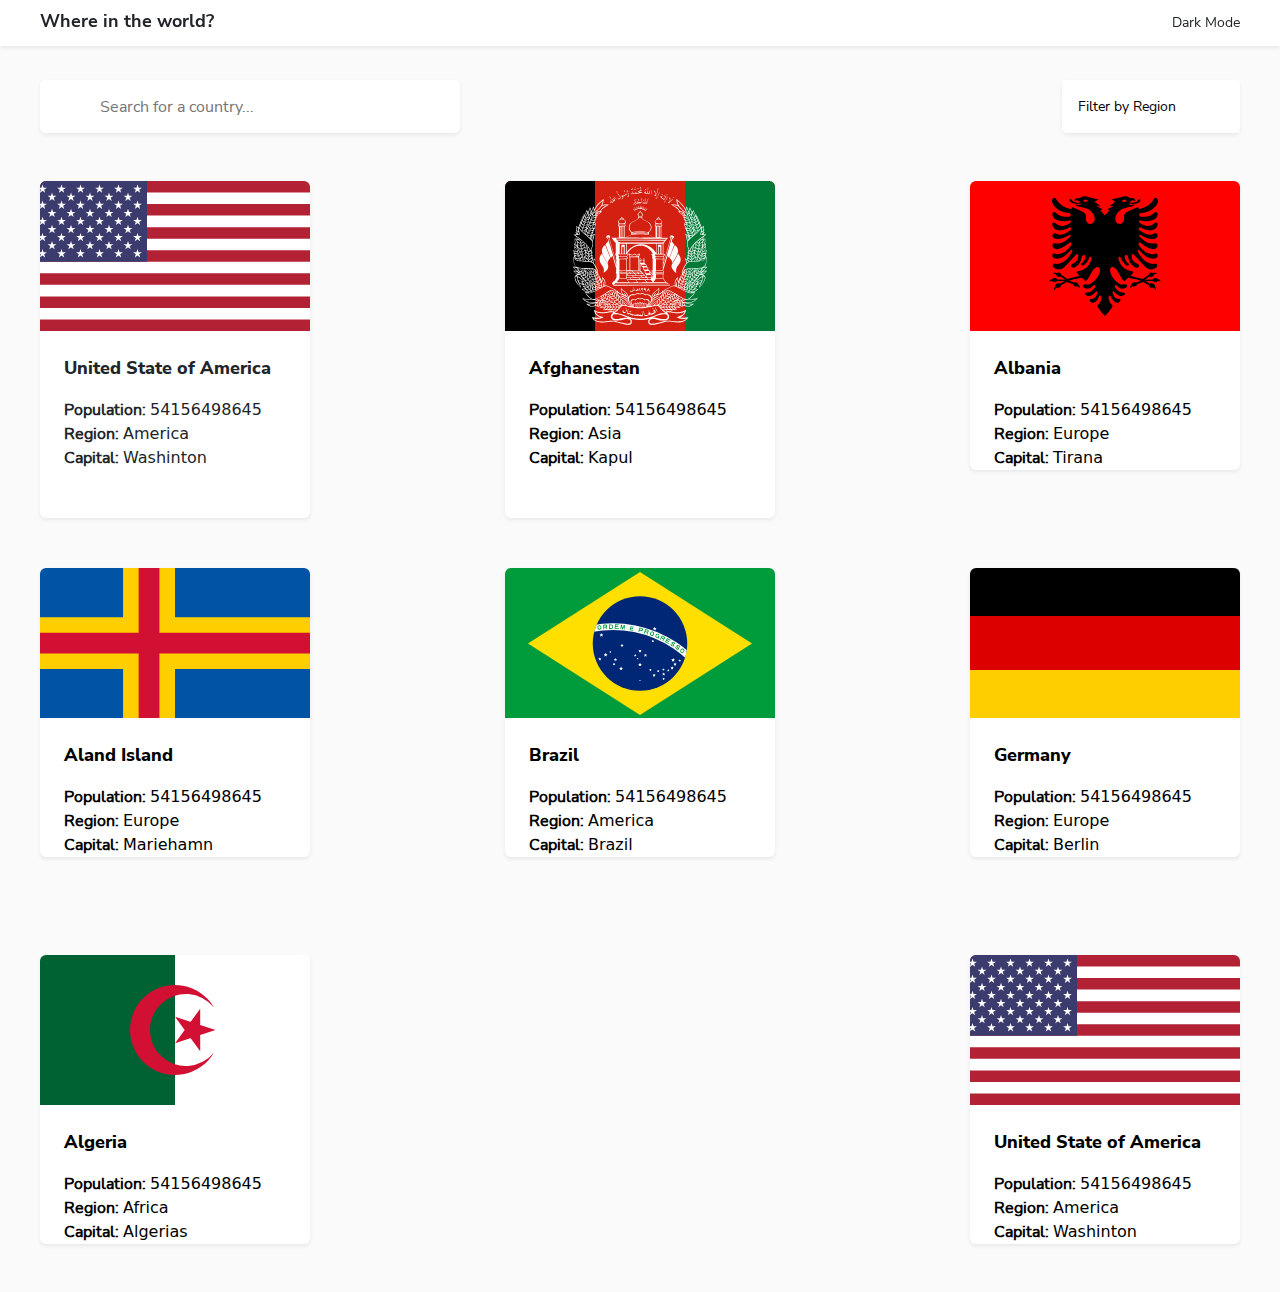
==== index.html @ 696c7ef1 "first commit" ====
<!DOCTYPE html>
<html>

<head>
    <meta name="viewport" content="width=device-width, initial-scale=1.0">
    <link href="https://fonts.google.com/specimen/Nunito+Sans" rel="stylesheet">
    <link rel="stylesheet" href="https://cdnjs.cloudflare.com/ajax/libs/font-awesome/6.0.0-beta2/css/all.min.css"
        integrity="sha512-YWzhKL2whUzgiheMoBFwW8CKV4qpHQAEuvilg9FAn5VJUDwKZZxkJNuGM4XkWuk94WCrrwslk8yWNGmY1EduTA=="
        crossorigin="anonymous" referrerpolicy="no-referrer" />
    <meta charset="utf-8">
    <link href="https://cdn.jsdelivr.net/npm/bootstrap@5.1.3/dist/css/bootstrap.min.css" rel="stylesheet">
    <script src="https://cdn.jsdelivr.net/npm/bootstrap@5.1.3/dist/js/bootstrap.bundle.min.js"></script>
    <link rel="stylesheet" href="index.css">
</head>


<body>
    <header class="m-0 pt-2 shadow-sm position-fixed w-100 bg-white">
        <div></div>
        <div class="d-flex justify-content-between container-custom ">
            <div class="elem1">Where in the world?</div>
            <div class="elem2 pt-1"><i class="fa-regular fa-moon"></i>Dark Mode</div>

        </div>
    </header>
    <main>
        <div class="  container-custom d-flex justify-content-between  div2">
            <div class=" position-relative Search shadow-sm rounded">
                <i class="fa-solid fa-magnifying-glass position-absolute ps-4"></i>
                <input placeholder="Search for a country..." class=" w-100 h-100 border-0 rounded">
            </div>
            <div class="drop dropdown bg-white">
                <button class=" small shadow-sm  rounded pe-3  ps-3  pt-3 pb-3 bg-white border-0 dropdown-toggle "
                    type="button" id="dropdownMenuButton1" data-bs-toggle="dropdown" aria-expanded="false">
                    Filter by Region
                    <i class="fa-solid fa-angle-down ps-5"></i>
                </button>
                <ul class=" shadow-sm dropdown-menu w-100 border-0" aria-labelledby="dropdownMenuButton1">
                    <li><a class="dropdown-item small" href="#">Africa</a></li>
                    <li><a class="dropdown-item small" href="#">America</a></li>
                    <li><a class="dropdown-item small" href="#">Asia</a></li>
                    <li><a class="dropdown-item small" href="#">Europe</a></li>
                    <li><a class="dropdown-item small" href="#">Oceania</a></li>
                </ul>
            </div>

        </div>

        <div class="main-div container-custom d-flex justify-content-between flex-wrap mt-5">
            <div class="shadow-sm rounded bg-white details-div">
                <img src="assets/us.svg" alt="flag1" class="w-100 rounded-top">
                <div class="details mt-4 ms-4 mb-5">
                    <div class="country mb-3">United State of America</div>
                    <div>
                        <div class="row-detail"><span class="property">Population:</span><span
                                class="ps-1 value">54156498645</span></div>
                        <div class="row-detail"><span class="property">Region:</span><span
                                class="ps-1 value">America</span></div>
                        <div class="row-detail"><span class="property">Capital:</span><span
                                class="ps-1 value">Washinton</span></div>
                    </div>
                </div>
            </div>

            <a href="details.html" style="display:inline-block;">
                <div class="shadow-sm rounded bg-white details-div">
                    <img src="assets/af.svg" alt="flag1" class="w-100 rounded-top">
                    <div class="details mt-4 ms-4 pb-5">
                        <div class="country mb-3">Afghanestan</div>
                        <div>
                            <div class="row-detail"><span class="property">Population:</span><span
                                    class="ps-1 value">54156498645</span></div>
                            <div class="row-detail"><span class="property">Region:</span><span
                                    class="ps-1 value">Asia</span></div>
                            <div class="row-detail"><span class="property">Capital:</span><span
                                    class="ps-1 value">Kapul</span></div>
                        </div>
                    </div>
                </div>
            </a>

            <a href="details.html">
                <div class="shadow-sm rounded bg-white details-div">
                    <img src="assets/al.svg" alt="flag1" class="w-100 rounded-top">
                    <div class="details mt-4 ms-4 mb-5">
                        <div class="country mb-3">Albania</div>
                        <div>
                            <div class="row-detail"><span class="property">Population:</span><span
                                    class="ps-1 value">54156498645</span></div>
                            <div class="row-detail"><span class="property">Region:</span><span
                                    class="ps-1 value">Europe</span></div>
                            <div class="row-detail"><span class="property">Capital:</span><span
                                    class="ps-1 value">Tirana</span></div>
                        </div>
                    </div>
                </div>
            </a>

            <a href="details.html">
                <div class="shadow-sm rounded bg-white details-div">
                    <img src="assets/ax.svg" alt="flag1" class="w-100 rounded-top">
                    <div class="details mt-4 ms-4 mb-5">
                        <div class="country mb-3">Aland Island</div>
                        <div>
                            <div class="row-detail"><span class="property">Population:</span><span
                                    class="ps-1 value">54156498645</span></div>
                            <div class="row-detail"><span class="property">Region:</span><span
                                    class="ps-1 value">Europe</span></div>
                            <div class="row-detail"><span class="property">Capital:</span><span
                                    class="ps-1 value">Mariehamn</span></div>
                        </div>
                    </div>
                </div>
            </a>

            <a href="details.html">
                <div class="shadow-sm rounded bg-white details-div">
                    <img src="assets/br.svg" alt="flag1" class="w-100 rounded-top">
                    <div class="details mt-4 ms-4 mb-5">
                        <div class="country mb-3">Brazil</div>
                        <div>
                            <div class="row-detail"><span class="property">Population:</span><span
                                    class="ps-1 value">54156498645</span></div>
                            <div class="row-detail"><span class="property">Region:</span><span
                                    class="ps-1 value">America</span></div>
                            <div class="row-detail"><span class="property">Capital:</span><span
                                    class="ps-1 value">Brazil</span></div>
                        </div>
                    </div>
                </div>
            </a>

            <a href="details.html">
                <div class="shadow-sm rounded bg-white details-div">
                    <img src="assets/de.svg" alt="flag1" class="w-100 rounded-top">
                    <div class="details mt-4 ms-4 mb-5">
                        <div class="country mb-3">Germany</div>
                        <div>
                            <div class="row-detail"><span class="property">Population:</span><span
                                    class="ps-1 value">54156498645</span></div>
                            <div class="row-detail"><span class="property">Region:</span><span
                                    class="ps-1 value">Europe</span></div>
                            <div class="row-detail"><span class="property">Capital:</span><span
                                    class="ps-1 value">Berlin</span></div>
                        </div>
                    </div>
                </div>
            </a>

            <a href="details.html">
                <div class="shadow-sm rounded bg-white details-div">
                    <img src="assets/dz.svg" alt="flag1" class="w-100 rounded-top">
                    <div class="details mt-4 ms-4 mb-5">
                        <div class="country mb-3">Algeria</div>
                        <div>
                            <div class="row-detail"><span class="property">Population:</span><span
                                    class="ps-1 value">54156498645</span></div>
                            <div class="row-detail"><span class="property">Region:</span><span
                                    class="ps-1 value">Africa</span></div>
                            <div class="row-detail"><span class="property">Capital:</span><span
                                    class="ps-1 value">Algerias</span></div>
                        </div>
                    </div>
                </div>
            </a>

            <a href="details.html">
                <div class="shadow-sm rounded bg-white details-div">
                    <img src="assets/us.svg" alt="flag1" class="w-100 rounded-top">
                    <div class="details mt-4 ms-4 mb-5">
                        <div class="country mb-3">United State of America</div>
                        <div>
                            <div class="row-detail"><span class="property">Population:</span><span
                                    class="ps-1 value">54156498645</span></div>
                            <div class="row-detail"><span class="property">Region:</span><span
                                    class="ps-1 value">America</span></div>
                            <div class="row-detail"><span class="property">Capital:</span><span
                                    class="ps-1 value">Washinton</span></div>
                        </div>
                    </div>
                </div>
            </a>






        </div>
    </main>

</body>

</html>
---- index.css ----
body {
  margin: 0;
  background-color: #fafafa;
}

* {
  box-sizing: border-box;
}



@font-face {
  font-family: Nunito Sans;
  src: url(Nunito_Sans/NunitoSans-Regular.ttf);
}
@font-face {
  font-family: Nunito Sans bold;
  src: url(Nunito_Sans/NunitoSans-Bold.ttf);
}
@font-face {
  font-family: Nunito Sans extra bold;
  src: url(Nunito_Sans/NunitoSans-ExtraBold.ttf);
}
header {
  padding-bottom: 0.75rem;
  z-index: 10;
}

.container-custom {
  margin-left: 40px;
  margin-right: 40px;
}

.elem1 {
  font-family: Nunito Sans bold;
  font-size: 1.1rem;
}

.elem2 {
  font-family: Nunito Sans;
  font-size: 0.9rem;
}

main {
  padding-top: 80px;
}

.Search {
  font-family: Nunito Sans;
  height: 53px;
  width: 35%;
}

input {
  padding-left: 60px;
}

.fa-magnifying-glass {
  top: 50%;
  transform: translateY(-50%);
  color: #858585;
}

button {
  font-family: Nunito Sans;
  box-sizing: border-box;
}

.dropdown-toggle::after {
  display: none !important;
}

li {
  font-family: Nunito Sans;
}

.main-div {
  gap: 50px;
}

.details-div {
  width: 270px;
}

.country {
  font-family: Nunito Sans extra bold;
  font-size: large;
  font-weight: 900;
}

.property {
  font-family: Nunito Sans;
  font-weight: 600;
}

img {
  height: 150px;
  width: 100%;
  -o-object-fit: cover;
     object-fit: cover;
}

@media only screen and (max-width: 768px) {
  /* For mobile phones: */
  [class*=div2] {
    flex-direction: column;
    row-gap: 30px;
  }
  [class*=drop] {
    margin-right: auto;
  }
}
@media only screen and (max-width: 768px) {
  /* ask about this line*/
  /* For mobile phones: */
  [class*=Search] {
    width: 80%;
    display: block;
  }
}
a:link {
  text-decoration: none;
  color: black;
}

a:visited {
  text-decoration: none;
  color: black;
}

a:hover {
  text-decoration: none;
  color: black;
}

a:active {
  text-decoration: none;
  color: black;
}

a {
  display: inline-block;
}/*# sourceMappingURL=index.css.map */
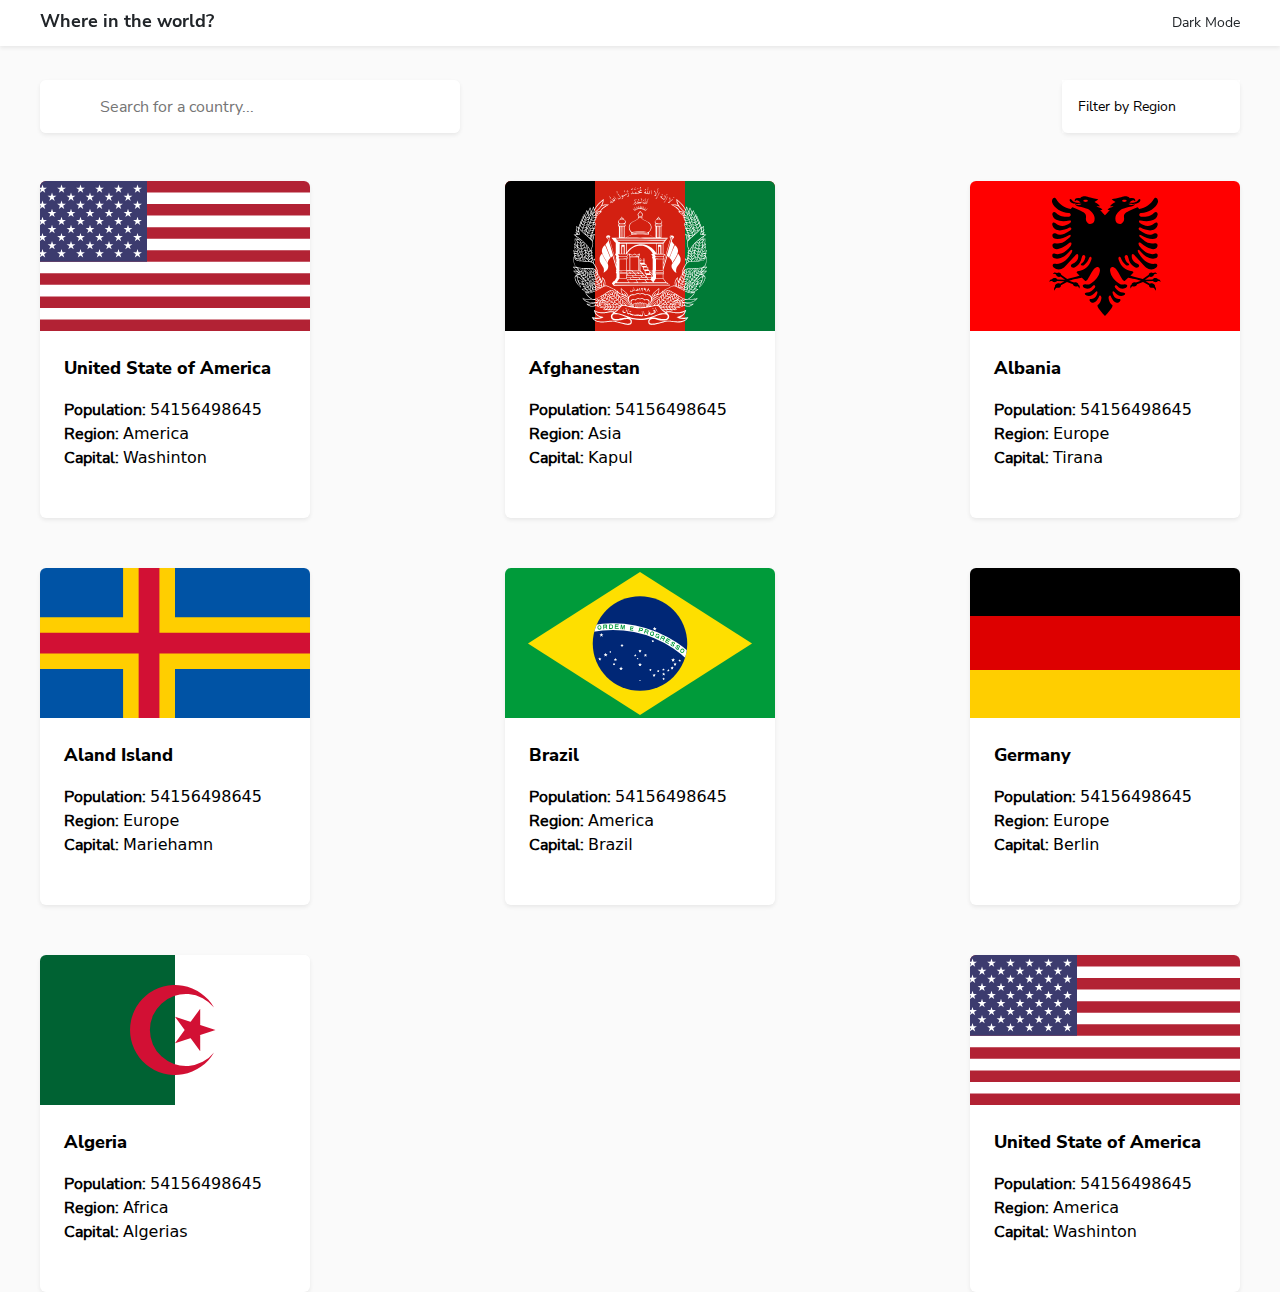
==== commit 742f5c4d: "second commit" ====
--- a/index.html
+++ b/index.html
@@ -5,8 +5,8 @@
     <meta name="viewport" content="width=device-width, initial-scale=1.0">
     <link href="https://fonts.google.com/specimen/Nunito+Sans" rel="stylesheet">
     <link rel="stylesheet" href="https://cdnjs.cloudflare.com/ajax/libs/font-awesome/6.0.0-beta2/css/all.min.css"
-        integrity="sha512-YWzhKL2whUzgiheMoBFwW8CKV4qpHQAEuvilg9FAn5VJUDwKZZxkJNuGM4XkWuk94WCrrwslk8yWNGmY1EduTA=="
-        crossorigin="anonymous" referrerpolicy="no-referrer" />
+          integrity="sha512-YWzhKL2whUzgiheMoBFwW8CKV4qpHQAEuvilg9FAn5VJUDwKZZxkJNuGM4XkWuk94WCrrwslk8yWNGmY1EduTA=="
+          crossorigin="anonymous" referrerpolicy="no-referrer" />
     <meta charset="utf-8">
     <link href="https://cdn.jsdelivr.net/npm/bootstrap@5.1.3/dist/css/bootstrap.min.css" rel="stylesheet">
     <script src="https://cdn.jsdelivr.net/npm/bootstrap@5.1.3/dist/js/bootstrap.bundle.min.js"></script>
@@ -15,41 +15,43 @@
 
 
 <body>
-    <header class="m-0 pt-2 shadow-sm position-fixed w-100 bg-white">
-        <div></div>
-        <div class="d-flex justify-content-between container-custom ">
-            <div class="elem1">Where in the world?</div>
-            <div class="elem2 pt-1"><i class="fa-regular fa-moon"></i>Dark Mode</div>
+<header class="m-0 pt-2 shadow-sm position-fixed w-100 bg-white">
+    <div></div>
+    <div class="d-flex justify-content-between container-custom ">
+        <div class="elem1">Where in the world?</div>
+        <div class="elem2 pt-1"><i class="fa-regular fa-moon"></i>Dark Mode</div>
 
+    </div>
+</header>
+<main>
+    <div class="  container-custom d-flex justify-content-between  div2">
+        <div class=" position-relative Search shadow-sm rounded">
+            <i class="fa-solid fa-magnifying-glass position-absolute ps-4"></i>
+            <input placeholder="Search for a country..." class=" w-100 h-100 border-0 rounded">
         </div>
-    </header>
-    <main>
-        <div class="  container-custom d-flex justify-content-between  div2">
-            <div class=" position-relative Search shadow-sm rounded">
-                <i class="fa-solid fa-magnifying-glass position-absolute ps-4"></i>
-                <input placeholder="Search for a country..." class=" w-100 h-100 border-0 rounded">
-            </div>
-            <div class="drop dropdown bg-white">
-                <button class=" small shadow-sm  rounded pe-3  ps-3  pt-3 pb-3 bg-white border-0 dropdown-toggle "
+        <div class="drop dropdown bg-white">
+            <button class=" small shadow-sm  rounded pe-3  ps-3  pt-3 pb-3 bg-white border-0 dropdown-toggle "
                     type="button" id="dropdownMenuButton1" data-bs-toggle="dropdown" aria-expanded="false">
-                    Filter by Region
-                    <i class="fa-solid fa-angle-down ps-5"></i>
-                </button>
-                <ul class=" shadow-sm dropdown-menu w-100 border-0" aria-labelledby="dropdownMenuButton1">
-                    <li><a class="dropdown-item small" href="#">Africa</a></li>
-                    <li><a class="dropdown-item small" href="#">America</a></li>
-                    <li><a class="dropdown-item small" href="#">Asia</a></li>
-                    <li><a class="dropdown-item small" href="#">Europe</a></li>
-                    <li><a class="dropdown-item small" href="#">Oceania</a></li>
-                </ul>
-            </div>
-
+                Filter by Region
+                <i class="fa-solid fa-angle-down ps-5"></i>
+            </button>
+            <ul class=" shadow-sm dropdown-menu w-100 border-0" aria-labelledby="dropdownMenuButton1">
+                <li><a class="dropdown-item small" href="#">Africa</a></li>
+                <li><a class="dropdown-item small" href="#">America</a></li>
+                <li><a class="dropdown-item small" href="#">Asia</a></li>
+                <li><a class="dropdown-item small" href="#">Europe</a></li>
+                <li><a class="dropdown-item small" href="#">Oceania</a></li>
+            </ul>
         </div>
 
-        <div class="main-div container-custom d-flex justify-content-between flex-wrap mt-5">
+    </div>
+
+
+    <div class="main-div container-custom d-flex justify-content-between flex-wrap mt-5">
+        <a href="details.html" style="display:inline-block;">
             <div class="shadow-sm rounded bg-white details-div">
                 <img src="assets/us.svg" alt="flag1" class="w-100 rounded-top">
-                <div class="details mt-4 ms-4 mb-5">
+                <div class="details mt-4 ms-4 pb-5">
                     <div class="country mb-3">United State of America</div>
                     <div>
                         <div class="row-detail"><span class="property">Population:</span><span
@@ -61,133 +63,134 @@
                     </div>
                 </div>
             </div>
+        </a>
 
-            <a href="details.html" style="display:inline-block;">
-                <div class="shadow-sm rounded bg-white details-div">
-                    <img src="assets/af.svg" alt="flag1" class="w-100 rounded-top">
-                    <div class="details mt-4 ms-4 pb-5">
-                        <div class="country mb-3">Afghanestan</div>
-                        <div>
-                            <div class="row-detail"><span class="property">Population:</span><span
-                                    class="ps-1 value">54156498645</span></div>
-                            <div class="row-detail"><span class="property">Region:</span><span
-                                    class="ps-1 value">Asia</span></div>
-                            <div class="row-detail"><span class="property">Capital:</span><span
-                                    class="ps-1 value">Kapul</span></div>
-                        </div>
+        <a href="details.html" style="display:inline-block;">
+            <div class="shadow-sm rounded bg-white details-div">
+                <img src="assets/af.svg" alt="flag1" class="w-100 rounded-top">
+                <div class="details mt-4 ms-4 pb-5">
+                    <div class="country mb-3">Afghanestan</div>
+                    <div>
+                        <div class="row-detail"><span class="property">Population:</span><span
+                                class="ps-1 value">54156498645</span></div>
+                        <div class="row-detail"><span class="property">Region:</span><span
+                                class="ps-1 value">Asia</span></div>
+                        <div class="row-detail"><span class="property">Capital:</span><span
+                                class="ps-1 value">Kapul</span></div>
                     </div>
                 </div>
-            </a>
+            </div>
+        </a>
 
-            <a href="details.html">
-                <div class="shadow-sm rounded bg-white details-div">
-                    <img src="assets/al.svg" alt="flag1" class="w-100 rounded-top">
-                    <div class="details mt-4 ms-4 mb-5">
-                        <div class="country mb-3">Albania</div>
-                        <div>
-                            <div class="row-detail"><span class="property">Population:</span><span
-                                    class="ps-1 value">54156498645</span></div>
-                            <div class="row-detail"><span class="property">Region:</span><span
-                                    class="ps-1 value">Europe</span></div>
-                            <div class="row-detail"><span class="property">Capital:</span><span
-                                    class="ps-1 value">Tirana</span></div>
-                        </div>
+        <a href="details.html">
+            <div class="shadow-sm rounded bg-white details-div">
+                <img src="assets/al.svg" alt="flag1" class="w-100 rounded-top">
+                <div class="details mt-4 ms-4 pb-5">
+                    <div class="country mb-3">Albania</div>
+                    <div>
+                        <div class="row-detail"><span class="property">Population:</span><span
+                                class="ps-1 value">54156498645</span></div>
+                        <div class="row-detail"><span class="property">Region:</span><span
+                                class="ps-1 value">Europe</span></div>
+                        <div class="row-detail"><span class="property">Capital:</span><span
+                                class="ps-1 value">Tirana</span></div>
                     </div>
                 </div>
-            </a>
+            </div>
+        </a>
 
-            <a href="details.html">
-                <div class="shadow-sm rounded bg-white details-div">
-                    <img src="assets/ax.svg" alt="flag1" class="w-100 rounded-top">
-                    <div class="details mt-4 ms-4 mb-5">
-                        <div class="country mb-3">Aland Island</div>
-                        <div>
-                            <div class="row-detail"><span class="property">Population:</span><span
-                                    class="ps-1 value">54156498645</span></div>
-                            <div class="row-detail"><span class="property">Region:</span><span
-                                    class="ps-1 value">Europe</span></div>
-                            <div class="row-detail"><span class="property">Capital:</span><span
-                                    class="ps-1 value">Mariehamn</span></div>
-                        </div>
+        <a href="details.html">
+            <div class="shadow-sm rounded bg-white details-div">
+                <img src="assets/ax.svg" alt="flag1" class="w-100 rounded-top">
+                <div class="details mt-4 ms-4 pb-5">
+                    <div class="country mb-3">Aland Island</div>
+                    <div>
+                        <div class="row-detail"><span class="property">Population:</span><span
+                                class="ps-1 value">54156498645</span></div>
+                        <div class="row-detail"><span class="property">Region:</span><span
+                                class="ps-1 value">Europe</span></div>
+                        <div class="row-detail"><span class="property">Capital:</span><span
+                                class="ps-1 value">Mariehamn</span></div>
                     </div>
                 </div>
-            </a>
+            </div>
+        </a>
 
-            <a href="details.html">
-                <div class="shadow-sm rounded bg-white details-div">
-                    <img src="assets/br.svg" alt="flag1" class="w-100 rounded-top">
-                    <div class="details mt-4 ms-4 mb-5">
-                        <div class="country mb-3">Brazil</div>
-                        <div>
-                            <div class="row-detail"><span class="property">Population:</span><span
-                                    class="ps-1 value">54156498645</span></div>
-                            <div class="row-detail"><span class="property">Region:</span><span
-                                    class="ps-1 value">America</span></div>
-                            <div class="row-detail"><span class="property">Capital:</span><span
-                                    class="ps-1 value">Brazil</span></div>
-                        </div>
+        <a href="details.html">
+            <div class="shadow-sm rounded bg-white details-div">
+                <img src="assets/br.svg" alt="flag1" class="w-100 rounded-top">
+                <div class="details mt-4 ms-4 pb-5">
+                    <div class="country mb-3">Brazil</div>
+                    <div>
+                        <div class="row-detail"><span class="property">Population:</span><span
+                                class="ps-1 value">54156498645</span></div>
+                        <div class="row-detail"><span class="property">Region:</span><span
+                                class="ps-1 value">America</span></div>
+                        <div class="row-detail"><span class="property">Capital:</span><span
+                                class="ps-1 value">Brazil</span></div>
                     </div>
                 </div>
-            </a>
+            </div>
+        </a>
 
-            <a href="details.html">
-                <div class="shadow-sm rounded bg-white details-div">
-                    <img src="assets/de.svg" alt="flag1" class="w-100 rounded-top">
-                    <div class="details mt-4 ms-4 mb-5">
-                        <div class="country mb-3">Germany</div>
-                        <div>
-                            <div class="row-detail"><span class="property">Population:</span><span
-                                    class="ps-1 value">54156498645</span></div>
-                            <div class="row-detail"><span class="property">Region:</span><span
-                                    class="ps-1 value">Europe</span></div>
-                            <div class="row-detail"><span class="property">Capital:</span><span
-                                    class="ps-1 value">Berlin</span></div>
-                        </div>
+        <a href="details.html">
+            <div class="shadow-sm rounded bg-white details-div">
+                <img src="assets/de.svg" alt="flag1" class="w-100 rounded-top">
+                <div class="details mt-4 ms-4 pb-5">
+                    <div class="country mb-3">Germany</div>
+                    <div>
+                        <div class="row-detail"><span class="property">Population:</span><span
+                                class="ps-1 value">54156498645</span></div>
+                        <div class="row-detail"><span class="property">Region:</span><span
+                                class="ps-1 value">Europe</span></div>
+                        <div class="row-detail"><span class="property">Capital:</span><span
+                                class="ps-1 value">Berlin</span></div>
                     </div>
                 </div>
-            </a>
+            </div>
+        </a>
 
-            <a href="details.html">
-                <div class="shadow-sm rounded bg-white details-div">
-                    <img src="assets/dz.svg" alt="flag1" class="w-100 rounded-top">
-                    <div class="details mt-4 ms-4 mb-5">
-                        <div class="country mb-3">Algeria</div>
-                        <div>
-                            <div class="row-detail"><span class="property">Population:</span><span
-                                    class="ps-1 value">54156498645</span></div>
-                            <div class="row-detail"><span class="property">Region:</span><span
-                                    class="ps-1 value">Africa</span></div>
-                            <div class="row-detail"><span class="property">Capital:</span><span
-                                    class="ps-1 value">Algerias</span></div>
-                        </div>
+        <a href="details.html">
+            <div class="shadow-sm rounded bg-white details-div">
+                <img src="assets/dz.svg" alt="flag1" class="w-100 rounded-top">
+                <div class="details mt-4 ms-4 pb-5">
+                    <div class="country mb-3">Algeria</div>
+                    <div>
+                        <div class="row-detail"><span class="property">Population:</span><span
+                                class="ps-1 value">54156498645</span></div>
+                        <div class="row-detail"><span class="property">Region:</span><span
+                                class="ps-1 value">Africa</span></div>
+                        <div class="row-detail"><span class="property">Capital:</span><span
+                                class="ps-1 value">Algerias</span></div>
                     </div>
                 </div>
-            </a>
+            </div>
+        </a>
 
-            <a href="details.html">
-                <div class="shadow-sm rounded bg-white details-div">
-                    <img src="assets/us.svg" alt="flag1" class="w-100 rounded-top">
-                    <div class="details mt-4 ms-4 mb-5">
-                        <div class="country mb-3">United State of America</div>
-                        <div>
-                            <div class="row-detail"><span class="property">Population:</span><span
-                                    class="ps-1 value">54156498645</span></div>
-                            <div class="row-detail"><span class="property">Region:</span><span
-                                    class="ps-1 value">America</span></div>
-                            <div class="row-detail"><span class="property">Capital:</span><span
-                                    class="ps-1 value">Washinton</span></div>
-                        </div>
+        <a href="details.html">
+            <div class="shadow-sm rounded bg-white details-div">
+                <img src="assets/us.svg" alt="flag1" class="w-100 rounded-top">
+                <div class="details mt-4 ms-4 pb-5">
+                    <div class="country mb-3">United State of America</div>
+                    <div>
+                        <div class="row-detail"><span class="property">Population:</span><span
+                                class="ps-1 value">54156498645</span></div>
+                        <div class="row-detail"><span class="property">Region:</span><span
+                                class="ps-1 value">America</span></div>
+                        <div class="row-detail"><span class="property">Capital:</span><span
+                                class="ps-1 value">Washinton</span></div>
                     </div>
                 </div>
-            </a>
+            </div>
+        </a>
 
 
 
 
 
 
-        </div>
-    </main>
+    </div>
+</main>
 
 </body>
 
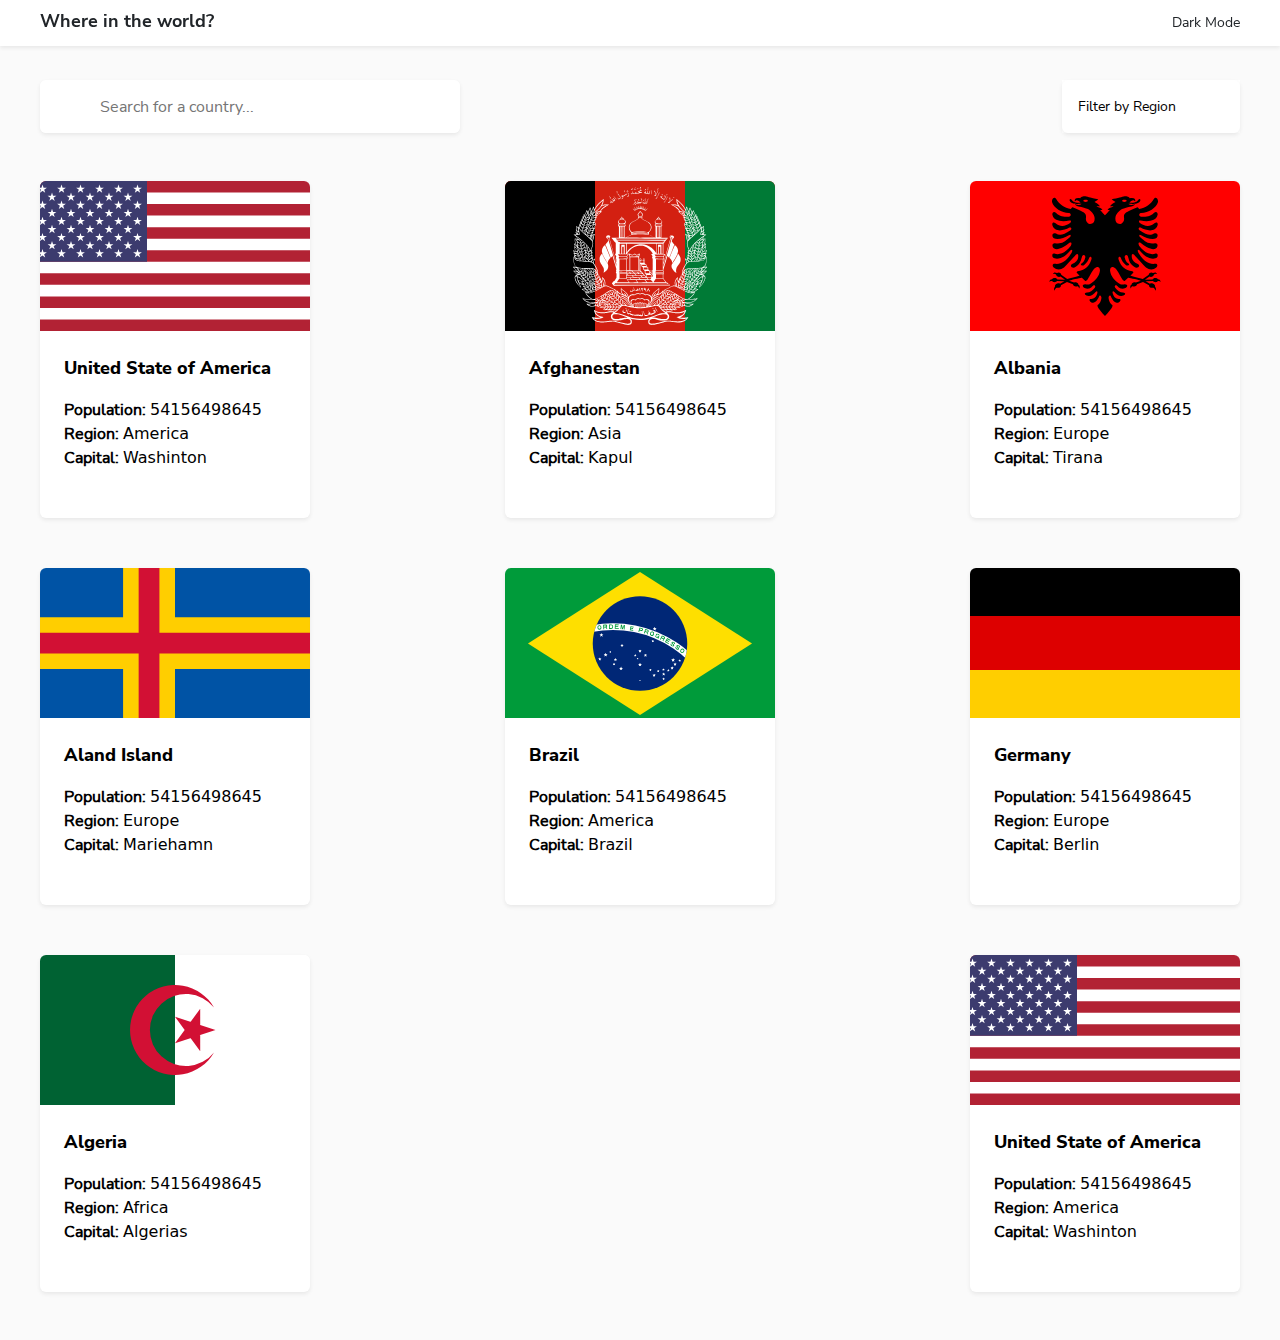
==== commit 840aa556: "padding-bottom" ====
--- a/index.html
+++ b/index.html
@@ -5,8 +5,8 @@
     <meta name="viewport" content="width=device-width, initial-scale=1.0">
     <link href="https://fonts.google.com/specimen/Nunito+Sans" rel="stylesheet">
     <link rel="stylesheet" href="https://cdnjs.cloudflare.com/ajax/libs/font-awesome/6.0.0-beta2/css/all.min.css"
-          integrity="sha512-YWzhKL2whUzgiheMoBFwW8CKV4qpHQAEuvilg9FAn5VJUDwKZZxkJNuGM4XkWuk94WCrrwslk8yWNGmY1EduTA=="
-          crossorigin="anonymous" referrerpolicy="no-referrer" />
+        integrity="sha512-YWzhKL2whUzgiheMoBFwW8CKV4qpHQAEuvilg9FAn5VJUDwKZZxkJNuGM4XkWuk94WCrrwslk8yWNGmY1EduTA=="
+        crossorigin="anonymous" referrerpolicy="no-referrer" />
     <meta charset="utf-8">
     <link href="https://cdn.jsdelivr.net/npm/bootstrap@5.1.3/dist/css/bootstrap.min.css" rel="stylesheet">
     <script src="https://cdn.jsdelivr.net/npm/bootstrap@5.1.3/dist/js/bootstrap.bundle.min.js"></script>
@@ -15,40 +15,40 @@
 
 
 <body>
-<header class="m-0 pt-2 shadow-sm position-fixed w-100 bg-white">
-    <div></div>
-    <div class="d-flex justify-content-between container-custom ">
-        <div class="elem1">Where in the world?</div>
-        <div class="elem2 pt-1"><i class="fa-regular fa-moon"></i>Dark Mode</div>
+    <header class="m-0 pt-2 shadow-sm position-fixed w-100 bg-white">
+        <div></div>
+        <div class="d-flex justify-content-between container-custom ">
+            <div class="elem1">Where in the world?</div>
+            <div class="elem2 pt-1"><i class="fa-regular fa-moon"></i>Dark Mode</div>
 
-    </div>
-</header>
-<main>
-    <div class="  container-custom d-flex justify-content-between  div2">
-        <div class=" position-relative Search shadow-sm rounded">
-            <i class="fa-solid fa-magnifying-glass position-absolute ps-4"></i>
-            <input placeholder="Search for a country..." class=" w-100 h-100 border-0 rounded">
         </div>
-        <div class="drop dropdown bg-white">
-            <button class=" small shadow-sm  rounded pe-3  ps-3  pt-3 pb-3 bg-white border-0 dropdown-toggle "
+    </header>
+    <main class="pb-5">
+        <div class="  container-custom d-flex justify-content-between  div2">
+            <div class=" position-relative Search shadow-sm rounded">
+                <i class="fa-solid fa-magnifying-glass position-absolute ps-4"></i>
+                <input placeholder="Search for a country..." class=" w-100 h-100 border-0 rounded">
+            </div>
+            <div class="drop dropdown bg-white">
+                <button class=" small shadow-sm  rounded pe-3  ps-3  pt-3 pb-3 bg-white border-0 dropdown-toggle "
                     type="button" id="dropdownMenuButton1" data-bs-toggle="dropdown" aria-expanded="false">
-                Filter by Region
-                <i class="fa-solid fa-angle-down ps-5"></i>
-            </button>
-            <ul class=" shadow-sm dropdown-menu w-100 border-0" aria-labelledby="dropdownMenuButton1">
-                <li><a class="dropdown-item small" href="#">Africa</a></li>
-                <li><a class="dropdown-item small" href="#">America</a></li>
-                <li><a class="dropdown-item small" href="#">Asia</a></li>
-                <li><a class="dropdown-item small" href="#">Europe</a></li>
-                <li><a class="dropdown-item small" href="#">Oceania</a></li>
-            </ul>
+                    Filter by Region
+                    <i class="fa-solid fa-angle-down ps-5"></i>
+                </button>
+                <ul class=" shadow-sm dropdown-menu w-100 border-0" aria-labelledby="dropdownMenuButton1">
+                    <li><a class="dropdown-item small" href="#">Africa</a></li>
+                    <li><a class="dropdown-item small" href="#">America</a></li>
+                    <li><a class="dropdown-item small" href="#">Asia</a></li>
+                    <li><a class="dropdown-item small" href="#">Europe</a></li>
+                    <li><a class="dropdown-item small" href="#">Oceania</a></li>
+                </ul>
+            </div>
+
         </div>
 
-    </div>
 
-
-    <div class="main-div container-custom d-flex justify-content-between flex-wrap mt-5">
-        <a href="details.html" style="display:inline-block;">
+        <div class="main-div container-custom d-flex justify-content-between flex-wrap mt-5">
+            <a href="details.html" style="display:inline-block;">
             <div class="shadow-sm rounded bg-white details-div">
                 <img src="assets/us.svg" alt="flag1" class="w-100 rounded-top">
                 <div class="details mt-4 ms-4 pb-5">
@@ -65,132 +65,132 @@
             </div>
         </a>
 
-        <a href="details.html" style="display:inline-block;">
-            <div class="shadow-sm rounded bg-white details-div">
-                <img src="assets/af.svg" alt="flag1" class="w-100 rounded-top">
-                <div class="details mt-4 ms-4 pb-5">
-                    <div class="country mb-3">Afghanestan</div>
-                    <div>
-                        <div class="row-detail"><span class="property">Population:</span><span
-                                class="ps-1 value">54156498645</span></div>
-                        <div class="row-detail"><span class="property">Region:</span><span
-                                class="ps-1 value">Asia</span></div>
-                        <div class="row-detail"><span class="property">Capital:</span><span
-                                class="ps-1 value">Kapul</span></div>
+            <a href="details.html" style="display:inline-block;">
+                <div class="shadow-sm rounded bg-white details-div">
+                    <img src="assets/af.svg" alt="flag1" class="w-100 rounded-top">
+                    <div class="details mt-4 ms-4 pb-5">
+                        <div class="country mb-3">Afghanestan</div>
+                        <div>
+                            <div class="row-detail"><span class="property">Population:</span><span
+                                    class="ps-1 value">54156498645</span></div>
+                            <div class="row-detail"><span class="property">Region:</span><span
+                                    class="ps-1 value">Asia</span></div>
+                            <div class="row-detail"><span class="property">Capital:</span><span
+                                    class="ps-1 value">Kapul</span></div>
+                        </div>
                     </div>
                 </div>
-            </div>
-        </a>
+            </a>
 
-        <a href="details.html">
-            <div class="shadow-sm rounded bg-white details-div">
-                <img src="assets/al.svg" alt="flag1" class="w-100 rounded-top">
-                <div class="details mt-4 ms-4 pb-5">
-                    <div class="country mb-3">Albania</div>
-                    <div>
-                        <div class="row-detail"><span class="property">Population:</span><span
-                                class="ps-1 value">54156498645</span></div>
-                        <div class="row-detail"><span class="property">Region:</span><span
-                                class="ps-1 value">Europe</span></div>
-                        <div class="row-detail"><span class="property">Capital:</span><span
-                                class="ps-1 value">Tirana</span></div>
+            <a href="details.html">
+                <div class="shadow-sm rounded bg-white details-div">
+                    <img src="assets/al.svg" alt="flag1" class="w-100 rounded-top">
+                    <div class="details mt-4 ms-4 pb-5">
+                        <div class="country mb-3">Albania</div>
+                        <div>
+                            <div class="row-detail"><span class="property">Population:</span><span
+                                    class="ps-1 value">54156498645</span></div>
+                            <div class="row-detail"><span class="property">Region:</span><span
+                                    class="ps-1 value">Europe</span></div>
+                            <div class="row-detail"><span class="property">Capital:</span><span
+                                    class="ps-1 value">Tirana</span></div>
+                        </div>
                     </div>
                 </div>
-            </div>
-        </a>
+            </a>
 
-        <a href="details.html">
-            <div class="shadow-sm rounded bg-white details-div">
-                <img src="assets/ax.svg" alt="flag1" class="w-100 rounded-top">
-                <div class="details mt-4 ms-4 pb-5">
-                    <div class="country mb-3">Aland Island</div>
-                    <div>
-                        <div class="row-detail"><span class="property">Population:</span><span
-                                class="ps-1 value">54156498645</span></div>
-                        <div class="row-detail"><span class="property">Region:</span><span
-                                class="ps-1 value">Europe</span></div>
-                        <div class="row-detail"><span class="property">Capital:</span><span
-                                class="ps-1 value">Mariehamn</span></div>
+            <a href="details.html">
+                <div class="shadow-sm rounded bg-white details-div">
+                    <img src="assets/ax.svg" alt="flag1" class="w-100 rounded-top">
+                    <div class="details mt-4 ms-4 pb-5">
+                        <div class="country mb-3">Aland Island</div>
+                        <div>
+                            <div class="row-detail"><span class="property">Population:</span><span
+                                    class="ps-1 value">54156498645</span></div>
+                            <div class="row-detail"><span class="property">Region:</span><span
+                                    class="ps-1 value">Europe</span></div>
+                            <div class="row-detail"><span class="property">Capital:</span><span
+                                    class="ps-1 value">Mariehamn</span></div>
+                        </div>
                     </div>
                 </div>
-            </div>
-        </a>
+            </a>
 
-        <a href="details.html">
-            <div class="shadow-sm rounded bg-white details-div">
-                <img src="assets/br.svg" alt="flag1" class="w-100 rounded-top">
-                <div class="details mt-4 ms-4 pb-5">
-                    <div class="country mb-3">Brazil</div>
-                    <div>
-                        <div class="row-detail"><span class="property">Population:</span><span
-                                class="ps-1 value">54156498645</span></div>
-                        <div class="row-detail"><span class="property">Region:</span><span
-                                class="ps-1 value">America</span></div>
-                        <div class="row-detail"><span class="property">Capital:</span><span
-                                class="ps-1 value">Brazil</span></div>
+            <a href="details.html">
+                <div class="shadow-sm rounded bg-white details-div">
+                    <img src="assets/br.svg" alt="flag1" class="w-100 rounded-top">
+                    <div class="details mt-4 ms-4 pb-5">
+                        <div class="country mb-3">Brazil</div>
+                        <div>
+                            <div class="row-detail"><span class="property">Population:</span><span
+                                    class="ps-1 value">54156498645</span></div>
+                            <div class="row-detail"><span class="property">Region:</span><span
+                                    class="ps-1 value">America</span></div>
+                            <div class="row-detail"><span class="property">Capital:</span><span
+                                    class="ps-1 value">Brazil</span></div>
+                        </div>
                     </div>
                 </div>
-            </div>
-        </a>
+            </a>
 
-        <a href="details.html">
-            <div class="shadow-sm rounded bg-white details-div">
-                <img src="assets/de.svg" alt="flag1" class="w-100 rounded-top">
-                <div class="details mt-4 ms-4 pb-5">
-                    <div class="country mb-3">Germany</div>
-                    <div>
-                        <div class="row-detail"><span class="property">Population:</span><span
-                                class="ps-1 value">54156498645</span></div>
-                        <div class="row-detail"><span class="property">Region:</span><span
-                                class="ps-1 value">Europe</span></div>
-                        <div class="row-detail"><span class="property">Capital:</span><span
-                                class="ps-1 value">Berlin</span></div>
+            <a href="details.html">
+                <div class="shadow-sm rounded bg-white details-div">
+                    <img src="assets/de.svg" alt="flag1" class="w-100 rounded-top">
+                    <div class="details mt-4 ms-4 pb-5">
+                        <div class="country mb-3">Germany</div>
+                        <div>
+                            <div class="row-detail"><span class="property">Population:</span><span
+                                    class="ps-1 value">54156498645</span></div>
+                            <div class="row-detail"><span class="property">Region:</span><span
+                                    class="ps-1 value">Europe</span></div>
+                            <div class="row-detail"><span class="property">Capital:</span><span
+                                    class="ps-1 value">Berlin</span></div>
+                        </div>
                     </div>
                 </div>
-            </div>
-        </a>
+            </a>
 
-        <a href="details.html">
-            <div class="shadow-sm rounded bg-white details-div">
-                <img src="assets/dz.svg" alt="flag1" class="w-100 rounded-top">
-                <div class="details mt-4 ms-4 pb-5">
-                    <div class="country mb-3">Algeria</div>
-                    <div>
-                        <div class="row-detail"><span class="property">Population:</span><span
-                                class="ps-1 value">54156498645</span></div>
-                        <div class="row-detail"><span class="property">Region:</span><span
-                                class="ps-1 value">Africa</span></div>
-                        <div class="row-detail"><span class="property">Capital:</span><span
-                                class="ps-1 value">Algerias</span></div>
+            <a href="details.html">
+                <div class="shadow-sm rounded bg-white details-div">
+                    <img src="assets/dz.svg" alt="flag1" class="w-100 rounded-top">
+                    <div class="details mt-4 ms-4 pb-5">
+                        <div class="country mb-3">Algeria</div>
+                        <div>
+                            <div class="row-detail"><span class="property">Population:</span><span
+                                    class="ps-1 value">54156498645</span></div>
+                            <div class="row-detail"><span class="property">Region:</span><span
+                                    class="ps-1 value">Africa</span></div>
+                            <div class="row-detail"><span class="property">Capital:</span><span
+                                    class="ps-1 value">Algerias</span></div>
+                        </div>
                     </div>
                 </div>
-            </div>
-        </a>
+            </a>
 
-        <a href="details.html">
-            <div class="shadow-sm rounded bg-white details-div">
-                <img src="assets/us.svg" alt="flag1" class="w-100 rounded-top">
-                <div class="details mt-4 ms-4 pb-5">
-                    <div class="country mb-3">United State of America</div>
-                    <div>
-                        <div class="row-detail"><span class="property">Population:</span><span
-                                class="ps-1 value">54156498645</span></div>
-                        <div class="row-detail"><span class="property">Region:</span><span
-                                class="ps-1 value">America</span></div>
-                        <div class="row-detail"><span class="property">Capital:</span><span
-                                class="ps-1 value">Washinton</span></div>
+            <a href="details.html">
+                <div class="shadow-sm rounded bg-white details-div">
+                    <img src="assets/us.svg" alt="flag1" class="w-100 rounded-top">
+                    <div class="details mt-4 ms-4 pb-5">
+                        <div class="country mb-3">United State of America</div>
+                        <div>
+                            <div class="row-detail"><span class="property">Population:</span><span
+                                    class="ps-1 value">54156498645</span></div>
+                            <div class="row-detail"><span class="property">Region:</span><span
+                                    class="ps-1 value">America</span></div>
+                            <div class="row-detail"><span class="property">Capital:</span><span
+                                    class="ps-1 value">Washinton</span></div>
+                        </div>
                     </div>
                 </div>
-            </div>
-        </a>
+            </a>
 
 
 
 
 
 
-    </div>
-</main>
+        </div>
+    </main>
 
 </body>
 
--- a/index.css
+++ b/index.css
@@ -6,8 +6,6 @@
 * {
   box-sizing: border-box;
 }
-
-
 
 @font-face {
   font-family: Nunito Sans;
@@ -118,6 +116,19 @@
     display: block;
   }
 }
+@media only screen and (min-width: 1580px) {
+  /* ask about this line*/
+  /* For mobile phones: */
+  [class*=main-div] {
+    gap: 130px;
+  }
+  [class*=details-div] {
+    width: 350px;
+  }
+  img {
+    height: 200px;
+  }
+}
 a:link {
   text-decoration: none;
   color: black;
